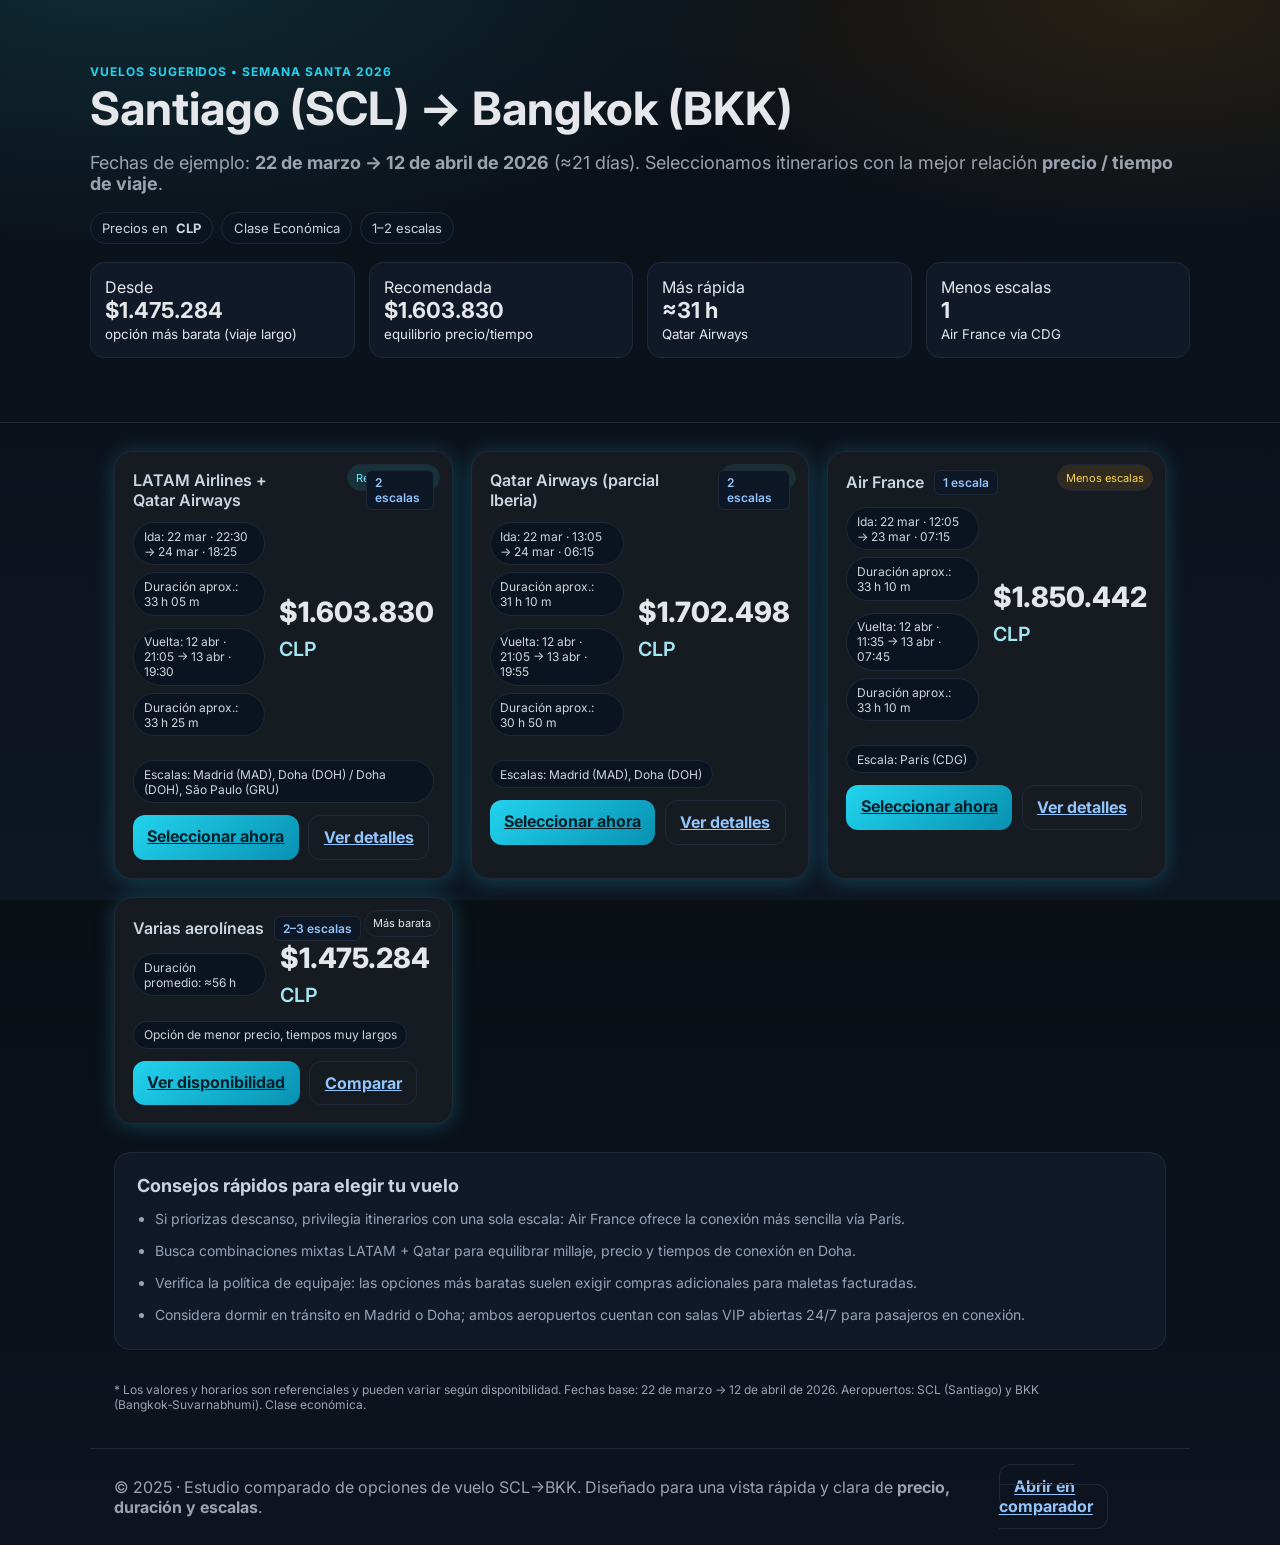
==== index.html @ f047b464 "Fix GitHub Pages 404 by renaming index file" ====
<!DOCTYPE html>
<html lang="es">
<head>
  <meta charset="utf-8" />
  <meta name="viewport" content="width=device-width, initial-scale=1" />
  <title>Vuelos SCL → Bangkok | Semana Santa 2026</title>
  <link rel="preconnect" href="https://fonts.googleapis.com">
  <link rel="preconnect" href="https://fonts.gstatic.com" crossorigin>
  <link href="https://fonts.googleapis.com/css2?family=Inter:wght@400;600;700;800&display=swap" rel="stylesheet">
  <style>
    :root{
      --bg:#0c1117; --panel:#111827; --card:#161b22; --text:#e5e7eb; --muted:#9ca3af; --brand:#22d3ee; --accent:#f59e0b; --good:#34d399; --warn:#fbbf24; --bad:#f87171;
      --ring:0 2px 20px rgba(34,211,238,.25);
    }
    *{box-sizing:border-box}
    html,body{margin:0; height:100%; background:linear-gradient(180deg,#0b0f16 0%,#0e1623 100%); color:var(--text); font-family:Inter,system-ui,-apple-system,Segoe UI,Roboto,Ubuntu,"Helvetica Neue",Arial,sans-serif}
    a{color:inherit}
    a:focus-visible{outline:3px solid rgba(34,211,238,.6); outline-offset:3px; border-radius:10px}
    header{
      position:relative; overflow:hidden; isolation:isolate; background:radial-gradient(1200px 500px at 10% -10%, rgba(34,211,238,.15), transparent 60%), radial-gradient(900px 400px at 90% 0%, rgba(245,158,11,.12), transparent 60%);
      border-bottom:1px solid #1f2937; padding: clamp(24px, 6vw, 64px) 24px;
    }
    .wrap{max-width:1100px; margin:0 auto}
    .super{letter-spacing:.08em; text-transform:uppercase; color:var(--brand); font-weight:700; font-size:12px}
    h1{font-size:clamp(28px,5vw,46px); margin:.25rem 0 .75rem; line-height:1.1}
    .sub{color:var(--muted); font-size:clamp(14px,2.3vw,18px)}
    .chip{display:inline-flex; gap:.5rem; align-items:center; padding:.45rem .7rem; border:1px solid #1f2937; background:#0b1220; border-radius:999px; font-size:13px; color:#cbd5e1}
    .chip:focus-visible{outline:2px solid rgba(34,211,238,.4); outline-offset:2px}
    .chips{display:flex; flex-wrap:wrap; gap:.5rem; margin-top:1rem}

    .grid{display:grid; gap:18px; grid-template-columns:repeat(12,1fr); padding:28px 24px}
    .col{grid-column:span 12}
    @media (min-width: 820px){ .col-4{grid-column:span 4} }

    .card{background:var(--card); border:1px solid #1f2937; border-radius:18px; overflow:hidden; position:relative; box-shadow: var(--ring)}
    .card header{border:0; padding:18px 18px 0; background:transparent}
    .airline{display:flex; align-items:center; gap:.6rem; color:#cbd5e1; font-weight:600}
    .badge{font-size:12px; padding:.25rem .5rem; border-radius:6px; border:1px solid #1f2937; background:#0d1726; color:#93c5fd}
    .body{padding:0 18px 18px}
    .row{display:flex; gap:14px; align-items:center; justify-content:space-between}
    .price{font-size:clamp(22px,3.5vw,28px); font-weight:800}
    .price small{font-weight:600; color:#a3e7f3; font-size:.7em}
    .pill{display:inline-flex; align-items:center; gap:.4rem; padding:.35rem .6rem; border-radius:999px; border:1px solid #1f2937; color:#d1d5db; background:#0b1220; font-size:12px}
    .meta{display:flex; flex-wrap:wrap; gap:.45rem; margin:.75rem 0}
    .cta{display:flex; gap:.6rem}
    .btn{appearance:none; border:0; cursor:pointer; padding:.7rem .9rem; border-radius:12px; font-weight:700}
    .btn.primary{background:linear-gradient(135deg,#22d3ee 0%,#0891b2 100%); color:#03202a}
    .btn.ghost{background:transparent; color:#93c5fd; border:1px solid #1f2937}
    .btn:focus-visible{outline:3px solid rgba(103,232,249,.65); outline-offset:3px}
    .btn{transition:transform .2s ease, box-shadow .2s ease}
    .btn:hover{transform:translateY(-2px); box-shadow:0 12px 24px rgba(8,145,178,.25)}
    .tag{position:absolute; top:12px; right:12px; font-size:11px; padding:.35rem .5rem; border-radius:999px; border:1px solid #1f2937}
    .tag.best{background:rgba(34,211,238,.12); color:#67e8f9}
    .tag.fast{background:rgba(52,211,153,.12); color:#86efac}
    .tag.easy{background:rgba(245,158,11,.12); color:#fcd34d}

    .note{color:#9ca3af; font-size:12px; padding:0 24px 24px}
    footer{padding:28px 24px; border-top:1px solid #1f2937; color:#9ca3af}
    .kpis{display:grid; gap:14px; grid-template-columns:repeat(2,1fr); margin-top:18px}
    @media (min-width: 820px){ .kpis{grid-template-columns:repeat(4,1fr)} }
    .kpi{background:var(--panel); border:1px solid #1f2937; border-radius:14px; padding:14px}
    .kpi b{display:block; font-size:22px}
    .insights{background:var(--panel); border:1px solid #1f2937; border-radius:16px; margin:0 24px 32px; padding:22px; color:#cbd5e1}
    .insights h2{margin:0 0 12px; font-size:18px}
    .insights ul{margin:0; padding-left:18px; color:#94a3b8; font-size:14px; line-height:1.6}
    .insights li+li{margin-top:.6rem}
  </style>
</head>
<body>
  <header>
    <div class="wrap">
      <div class="super">Vuelos sugeridos • Semana Santa 2026</div>
      <h1>Santiago (SCL) → Bangkok (BKK)</h1>
      <p class="sub">Fechas de ejemplo: <b>22 de marzo → 12 de abril de 2026</b> (≈21 días). Seleccionamos itinerarios con la mejor relación <b>precio / tiempo de viaje</b>.</p>
      <div class="chips">
        <span class="chip">Precios en <b>CLP</b></span>
        <span class="chip">Clase Económica</span>
        <span class="chip">1–2 escalas</span>
      </div>
      <div class="kpis">
        <div class="kpi"><span>Desde</span><b>$1.475.284</b><small class="muted">opción más barata (viaje largo)</small></div>
        <div class="kpi"><span>Recomendada</span><b>$1.603.830</b><small>equilibrio precio/tiempo</small></div>
        <div class="kpi"><span>Más rápida</span><b>≈31 h</b><small>Qatar Airways</small></div>
        <div class="kpi"><span>Menos escalas</span><b>1</b><small>Air France vía CDG</small></div>
      </div>
    </div>
  </header>

  <main class="wrap">
    <section class="grid" aria-label="Opciones de vuelo">
      <!-- Opción 1: Recomendada -->
      <article class="card col col-4">
        <span class="tag best">Recomendada</span>
        <header>
          <div class="airline">LATAM Airlines + Qatar Airways <span class="badge">2 escalas</span></div>
        </header>
        <div class="body">
          <div class="row">
            <div>
              <div class="meta">
                <span class="pill">Ida: 22 mar · 22:30 → 24 mar · 18:25</span>
                <span class="pill">Duración aprox.: 33 h 05 m</span>
              </div>
              <div class="meta">
                <span class="pill">Vuelta: 12 abr · 21:05 → 13 abr · 19:30</span>
                <span class="pill">Duración aprox.: 33 h 25 m</span>
              </div>
            </div>
            <div class="price">$1.603.830 <small>CLP</small></div>
          </div>
          <div class="meta">
            <span class="pill">Escalas: Madrid (MAD), Doha (DOH) / Doha (DOH), São Paulo (GRU)</span>
          </div>
          <div class="cta">
            <a class="btn primary" href="#" role="button">Seleccionar ahora</a>
            <a class="btn ghost" href="#" role="button">Ver detalles</a>
          </div>
        </div>
      </article>

      <!-- Opción 2: Más rápida -->
      <article class="card col col-4">
        <span class="tag fast">Más rápida</span>
        <header>
          <div class="airline">Qatar Airways (parcial Iberia) <span class="badge">2 escalas</span></div>
        </header>
        <div class="body">
          <div class="row">
            <div>
              <div class="meta">
                <span class="pill">Ida: 22 mar · 13:05 → 24 mar · 06:15</span>
                <span class="pill">Duración aprox.: 31 h 10 m</span>
              </div>
              <div class="meta">
                <span class="pill">Vuelta: 12 abr · 21:05 → 13 abr · 19:55</span>
                <span class="pill">Duración aprox.: 30 h 50 m</span>
              </div>
            </div>
            <div class="price">$1.702.498 <small>CLP</small></div>
          </div>
          <div class="meta">
            <span class="pill">Escalas: Madrid (MAD), Doha (DOH)</span>
          </div>
          <div class="cta">
            <a class="btn primary" href="#" role="button">Seleccionar ahora</a>
            <a class="btn ghost" href="#" role="button">Ver detalles</a>
          </div>
        </div>
      </article>

      <!-- Opción 3: Menos escalas -->
      <article class="card col col-4">
        <span class="tag easy">Menos escalas</span>
        <header>
          <div class="airline">Air France <span class="badge">1 escala</span></div>
        </header>
        <div class="body">
          <div class="row">
            <div>
              <div class="meta">
                <span class="pill">Ida: 22 mar · 12:05 → 23 mar · 07:15</span>
                <span class="pill">Duración aprox.: 33 h 10 m</span>
              </div>
              <div class="meta">
                <span class="pill">Vuelta: 12 abr · 11:35 → 13 abr · 07:45</span>
                <span class="pill">Duración aprox.: 33 h 10 m</span>
              </div>
            </div>
            <div class="price">$1.850.442 <small>CLP</small></div>
          </div>
          <div class="meta">
            <span class="pill">Escala: París (CDG)</span>
          </div>
          <div class="cta">
            <a class="btn primary" href="#" role="button">Seleccionar ahora</a>
            <a class="btn ghost" href="#" role="button">Ver detalles</a>
          </div>
        </div>
      </article>

      <!-- Opción 4: Más barata -->
      <article class="card col col-4">
        <span class="tag">Más barata</span>
        <header>
          <div class="airline">Varias aerolíneas <span class="badge">2–3 escalas</span></div>
        </header>
        <div class="body">
          <div class="row">
            <div>
              <div class="meta">
                <span class="pill">Duración promedio: ≈56 h</span>
              </div>
            </div>
            <div class="price">$1.475.284 <small>CLP</small></div>
          </div>
          <div class="meta">
            <span class="pill">Opción de menor precio, tiempos muy largos</span>
          </div>
          <div class="cta">
            <a class="btn primary" href="#" role="button">Ver disponibilidad</a>
            <a class="btn ghost" href="#" role="button">Comparar</a>
          </div>
        </div>
      </article>
    </section>

    <section class="insights" aria-label="Consejos para elegir">
      <h2>Consejos rápidos para elegir tu vuelo</h2>
      <ul>
        <li>Si priorizas descanso, privilegia itinerarios con una sola escala: Air France ofrece la conexión más sencilla vía París.</li>
        <li>Busca combinaciones mixtas LATAM + Qatar para equilibrar millaje, precio y tiempos de conexión en Doha.</li>
        <li>Verifica la política de equipaje: las opciones más baratas suelen exigir compras adicionales para maletas facturadas.</li>
        <li>Considera dormir en tránsito en Madrid o Doha; ambos aeropuertos cuentan con salas VIP abiertas 24/7 para pasajeros en conexión.</li>
      </ul>
    </section>

    <p class="note">* Los valores y horarios son referenciales y pueden variar según disponibilidad. Fechas base: 22 de marzo → 12 de abril de 2026. Aeropuertos: SCL (Santiago) y BKK (Bangkok‑Suvarnabhumi). Clase económica.</p>
  </main>

  <footer class="wrap">
    <div class="row" style="justify-content:space-between; align-items:center">
      <div>
        © 2025 · Estudio comparado de opciones de vuelo SCL→BKK. Diseñado para una vista rápida y clara de <b>precio, duración y escalas</b>.
      </div>
      <div>
        <a class="btn ghost" href="#">Abrir en comparador</a>
      </div>
    </div>
  </footer>
</body>
</html>
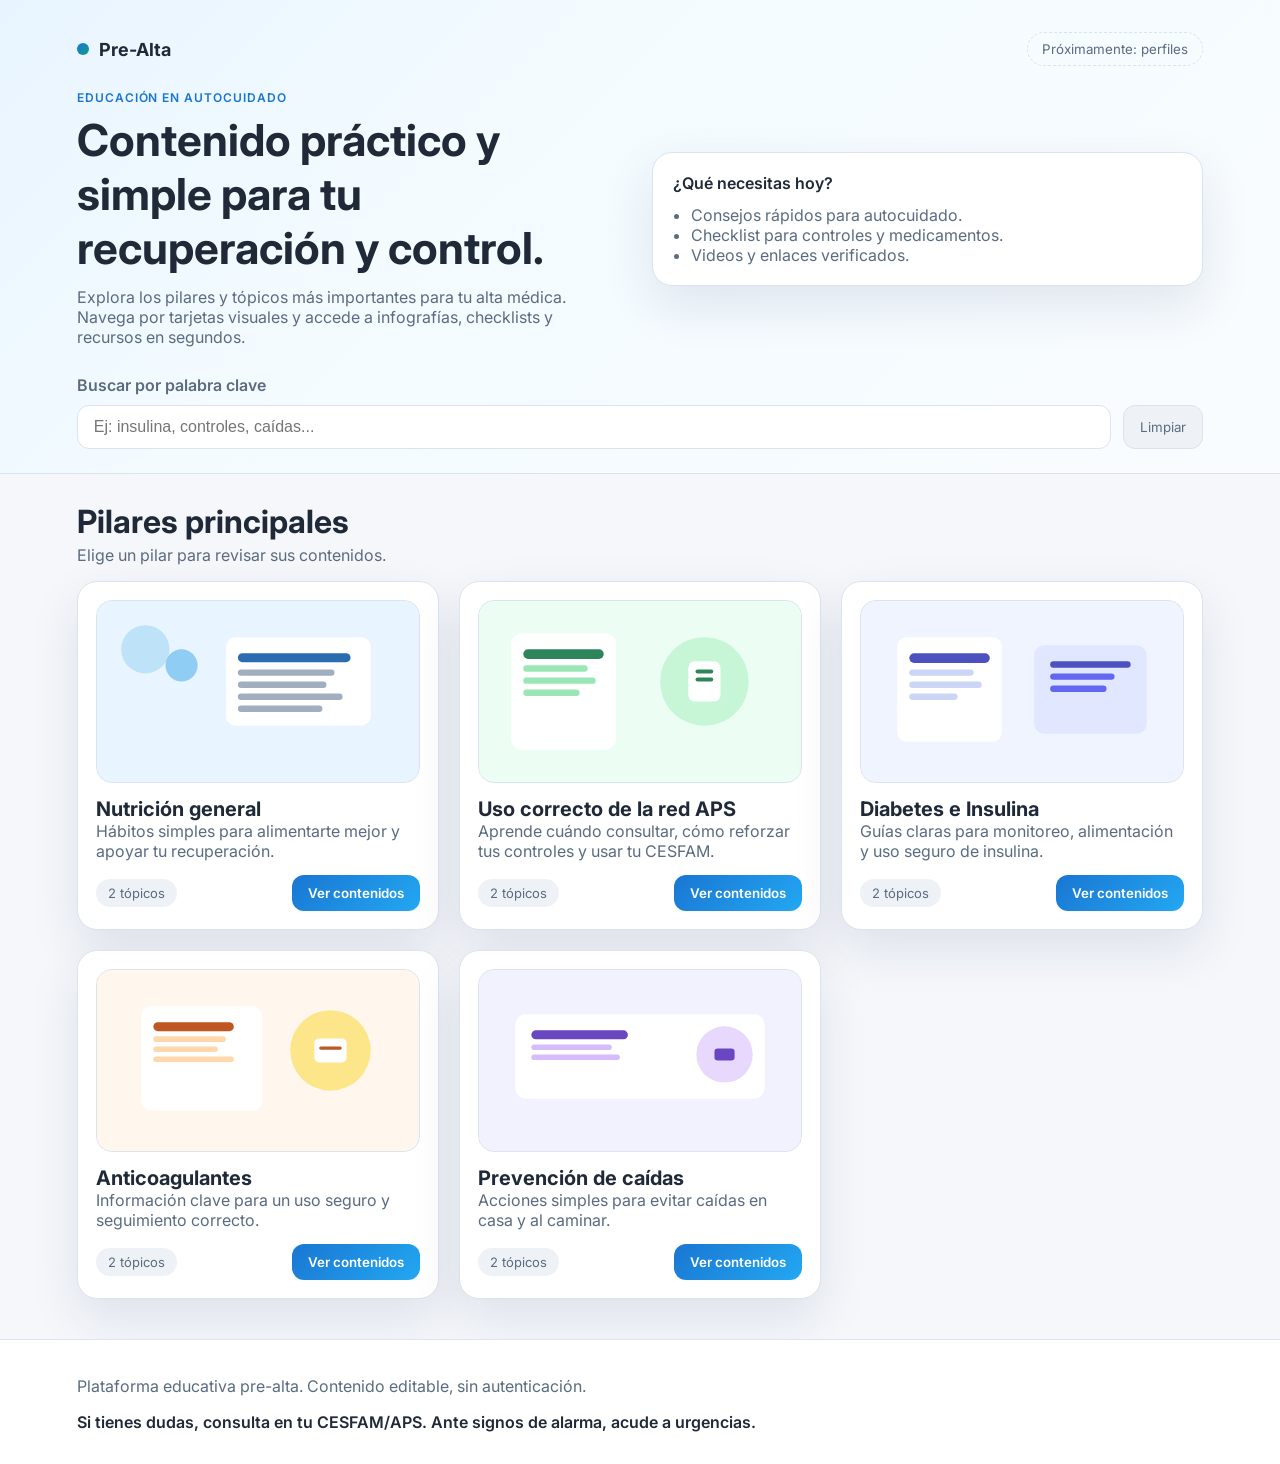
==== commit b6208fb7: "Add standalone HTML for direct browser preview" ====
--- a/index.html
+++ b/index.html
@@ -1,231 +1,79 @@
-<!DOCTYPE html>
-<html lang="es">
-<head>
-  <meta charset="utf-8" />
-  <meta name="viewport" content="width=device-width, initial-scale=1" />
-  <title>Vuelos SCL → Bangkok | Semana Santa 2026</title>
-  <link rel="preconnect" href="https://fonts.googleapis.com">
-  <link rel="preconnect" href="https://fonts.gstatic.com" crossorigin>
-  <link href="https://fonts.googleapis.com/css2?family=Inter:wght@400;600;700;800&display=swap" rel="stylesheet">
-  <style>
-    :root{
-      --bg:#0c1117; --panel:#111827; --card:#161b22; --text:#e5e7eb; --muted:#9ca3af; --brand:#22d3ee; --accent:#f59e0b; --good:#34d399; --warn:#fbbf24; --bad:#f87171;
-      --ring:0 2px 20px rgba(34,211,238,.25);
-    }
-    *{box-sizing:border-box}
-    html,body{margin:0; height:100%; background:linear-gradient(180deg,#0b0f16 0%,#0e1623 100%); color:var(--text); font-family:Inter,system-ui,-apple-system,Segoe UI,Roboto,Ubuntu,"Helvetica Neue",Arial,sans-serif}
-    a{color:inherit}
-    a:focus-visible{outline:3px solid rgba(34,211,238,.6); outline-offset:3px; border-radius:10px}
-    header{
-      position:relative; overflow:hidden; isolation:isolate; background:radial-gradient(1200px 500px at 10% -10%, rgba(34,211,238,.15), transparent 60%), radial-gradient(900px 400px at 90% 0%, rgba(245,158,11,.12), transparent 60%);
-      border-bottom:1px solid #1f2937; padding: clamp(24px, 6vw, 64px) 24px;
-    }
-    .wrap{max-width:1100px; margin:0 auto}
-    .super{letter-spacing:.08em; text-transform:uppercase; color:var(--brand); font-weight:700; font-size:12px}
-    h1{font-size:clamp(28px,5vw,46px); margin:.25rem 0 .75rem; line-height:1.1}
-    .sub{color:var(--muted); font-size:clamp(14px,2.3vw,18px)}
-    .chip{display:inline-flex; gap:.5rem; align-items:center; padding:.45rem .7rem; border:1px solid #1f2937; background:#0b1220; border-radius:999px; font-size:13px; color:#cbd5e1}
-    .chip:focus-visible{outline:2px solid rgba(34,211,238,.4); outline-offset:2px}
-    .chips{display:flex; flex-wrap:wrap; gap:.5rem; margin-top:1rem}
-
-    .grid{display:grid; gap:18px; grid-template-columns:repeat(12,1fr); padding:28px 24px}
-    .col{grid-column:span 12}
-    @media (min-width: 820px){ .col-4{grid-column:span 4} }
-
-    .card{background:var(--card); border:1px solid #1f2937; border-radius:18px; overflow:hidden; position:relative; box-shadow: var(--ring)}
-    .card header{border:0; padding:18px 18px 0; background:transparent}
-    .airline{display:flex; align-items:center; gap:.6rem; color:#cbd5e1; font-weight:600}
-    .badge{font-size:12px; padding:.25rem .5rem; border-radius:6px; border:1px solid #1f2937; background:#0d1726; color:#93c5fd}
-    .body{padding:0 18px 18px}
-    .row{display:flex; gap:14px; align-items:center; justify-content:space-between}
-    .price{font-size:clamp(22px,3.5vw,28px); font-weight:800}
-    .price small{font-weight:600; color:#a3e7f3; font-size:.7em}
-    .pill{display:inline-flex; align-items:center; gap:.4rem; padding:.35rem .6rem; border-radius:999px; border:1px solid #1f2937; color:#d1d5db; background:#0b1220; font-size:12px}
-    .meta{display:flex; flex-wrap:wrap; gap:.45rem; margin:.75rem 0}
-    .cta{display:flex; gap:.6rem}
-    .btn{appearance:none; border:0; cursor:pointer; padding:.7rem .9rem; border-radius:12px; font-weight:700}
-    .btn.primary{background:linear-gradient(135deg,#22d3ee 0%,#0891b2 100%); color:#03202a}
-    .btn.ghost{background:transparent; color:#93c5fd; border:1px solid #1f2937}
-    .btn:focus-visible{outline:3px solid rgba(103,232,249,.65); outline-offset:3px}
-    .btn{transition:transform .2s ease, box-shadow .2s ease}
-    .btn:hover{transform:translateY(-2px); box-shadow:0 12px 24px rgba(8,145,178,.25)}
-    .tag{position:absolute; top:12px; right:12px; font-size:11px; padding:.35rem .5rem; border-radius:999px; border:1px solid #1f2937}
-    .tag.best{background:rgba(34,211,238,.12); color:#67e8f9}
-    .tag.fast{background:rgba(52,211,153,.12); color:#86efac}
-    .tag.easy{background:rgba(245,158,11,.12); color:#fcd34d}
-
-    .note{color:#9ca3af; font-size:12px; padding:0 24px 24px}
-    footer{padding:28px 24px; border-top:1px solid #1f2937; color:#9ca3af}
-    .kpis{display:grid; gap:14px; grid-template-columns:repeat(2,1fr); margin-top:18px}
-    @media (min-width: 820px){ .kpis{grid-template-columns:repeat(4,1fr)} }
-    .kpi{background:var(--panel); border:1px solid #1f2937; border-radius:14px; padding:14px}
-    .kpi b{display:block; font-size:22px}
-    .insights{background:var(--panel); border:1px solid #1f2937; border-radius:16px; margin:0 24px 32px; padding:22px; color:#cbd5e1}
-    .insights h2{margin:0 0 12px; font-size:18px}
-    .insights ul{margin:0; padding-left:18px; color:#94a3b8; font-size:14px; line-height:1.6}
-    .insights li+li{margin-top:.6rem}
-  </style>
-</head>
-<body>
-  <header>
-    <div class="wrap">
-      <div class="super">Vuelos sugeridos • Semana Santa 2026</div>
-      <h1>Santiago (SCL) → Bangkok (BKK)</h1>
-      <p class="sub">Fechas de ejemplo: <b>22 de marzo → 12 de abril de 2026</b> (≈21 días). Seleccionamos itinerarios con la mejor relación <b>precio / tiempo de viaje</b>.</p>
-      <div class="chips">
-        <span class="chip">Precios en <b>CLP</b></span>
-        <span class="chip">Clase Económica</span>
-        <span class="chip">1–2 escalas</span>
-      </div>
-      <div class="kpis">
-        <div class="kpi"><span>Desde</span><b>$1.475.284</b><small class="muted">opción más barata (viaje largo)</small></div>
-        <div class="kpi"><span>Recomendada</span><b>$1.603.830</b><small>equilibrio precio/tiempo</small></div>
-        <div class="kpi"><span>Más rápida</span><b>≈31 h</b><small>Qatar Airways</small></div>
-        <div class="kpi"><span>Menos escalas</span><b>1</b><small>Air France vía CDG</small></div>
-      </div>
-    </div>
-  </header>
-
-  <main class="wrap">
-    <section class="grid" aria-label="Opciones de vuelo">
-      <!-- Opción 1: Recomendada -->
-      <article class="card col col-4">
-        <span class="tag best">Recomendada</span>
-        <header>
-          <div class="airline">LATAM Airlines + Qatar Airways <span class="badge">2 escalas</span></div>
-        </header>
-        <div class="body">
-          <div class="row">
-            <div>
-              <div class="meta">
-                <span class="pill">Ida: 22 mar · 22:30 → 24 mar · 18:25</span>
-                <span class="pill">Duración aprox.: 33 h 05 m</span>
-              </div>
-              <div class="meta">
-                <span class="pill">Vuelta: 12 abr · 21:05 → 13 abr · 19:30</span>
-                <span class="pill">Duración aprox.: 33 h 25 m</span>
-              </div>
-            </div>
-            <div class="price">$1.603.830 <small>CLP</small></div>
-          </div>
-          <div class="meta">
-            <span class="pill">Escalas: Madrid (MAD), Doha (DOH) / Doha (DOH), São Paulo (GRU)</span>
-          </div>
-          <div class="cta">
-            <a class="btn primary" href="#" role="button">Seleccionar ahora</a>
-            <a class="btn ghost" href="#" role="button">Ver detalles</a>
-          </div>
-        </div>
-      </article>
-
-      <!-- Opción 2: Más rápida -->
-      <article class="card col col-4">
-        <span class="tag fast">Más rápida</span>
-        <header>
-          <div class="airline">Qatar Airways (parcial Iberia) <span class="badge">2 escalas</span></div>
-        </header>
-        <div class="body">
-          <div class="row">
-            <div>
-              <div class="meta">
-                <span class="pill">Ida: 22 mar · 13:05 → 24 mar · 06:15</span>
-                <span class="pill">Duración aprox.: 31 h 10 m</span>
-              </div>
-              <div class="meta">
-                <span class="pill">Vuelta: 12 abr · 21:05 → 13 abr · 19:55</span>
-                <span class="pill">Duración aprox.: 30 h 50 m</span>
-              </div>
-            </div>
-            <div class="price">$1.702.498 <small>CLP</small></div>
-          </div>
-          <div class="meta">
-            <span class="pill">Escalas: Madrid (MAD), Doha (DOH)</span>
-          </div>
-          <div class="cta">
-            <a class="btn primary" href="#" role="button">Seleccionar ahora</a>
-            <a class="btn ghost" href="#" role="button">Ver detalles</a>
-          </div>
-        </div>
-      </article>
-
-      <!-- Opción 3: Menos escalas -->
-      <article class="card col col-4">
-        <span class="tag easy">Menos escalas</span>
-        <header>
-          <div class="airline">Air France <span class="badge">1 escala</span></div>
-        </header>
-        <div class="body">
-          <div class="row">
-            <div>
-              <div class="meta">
-                <span class="pill">Ida: 22 mar · 12:05 → 23 mar · 07:15</span>
-                <span class="pill">Duración aprox.: 33 h 10 m</span>
-              </div>
-              <div class="meta">
-                <span class="pill">Vuelta: 12 abr · 11:35 → 13 abr · 07:45</span>
-                <span class="pill">Duración aprox.: 33 h 10 m</span>
-              </div>
-            </div>
-            <div class="price">$1.850.442 <small>CLP</small></div>
-          </div>
-          <div class="meta">
-            <span class="pill">Escala: París (CDG)</span>
-          </div>
-          <div class="cta">
-            <a class="btn primary" href="#" role="button">Seleccionar ahora</a>
-            <a class="btn ghost" href="#" role="button">Ver detalles</a>
-          </div>
-        </div>
-      </article>
-
-      <!-- Opción 4: Más barata -->
-      <article class="card col col-4">
-        <span class="tag">Más barata</span>
-        <header>
-          <div class="airline">Varias aerolíneas <span class="badge">2–3 escalas</span></div>
-        </header>
-        <div class="body">
-          <div class="row">
-            <div>
-              <div class="meta">
-                <span class="pill">Duración promedio: ≈56 h</span>
-              </div>
-            </div>
-            <div class="price">$1.475.284 <small>CLP</small></div>
-          </div>
-          <div class="meta">
-            <span class="pill">Opción de menor precio, tiempos muy largos</span>
-          </div>
-          <div class="cta">
-            <a class="btn primary" href="#" role="button">Ver disponibilidad</a>
-            <a class="btn ghost" href="#" role="button">Comparar</a>
-          </div>
-        </div>
-      </article>
-    </section>
-
-    <section class="insights" aria-label="Consejos para elegir">
-      <h2>Consejos rápidos para elegir tu vuelo</h2>
-      <ul>
-        <li>Si priorizas descanso, privilegia itinerarios con una sola escala: Air France ofrece la conexión más sencilla vía París.</li>
-        <li>Busca combinaciones mixtas LATAM + Qatar para equilibrar millaje, precio y tiempos de conexión en Doha.</li>
-        <li>Verifica la política de equipaje: las opciones más baratas suelen exigir compras adicionales para maletas facturadas.</li>
-        <li>Considera dormir en tránsito en Madrid o Doha; ambos aeropuertos cuentan con salas VIP abiertas 24/7 para pasajeros en conexión.</li>
-      </ul>
-    </section>
+<!DOCTYPE html>
+<html lang="es">
+  <head>
+    <meta charset="utf-8" />
+    <meta name="viewport" content="width=device-width, initial-scale=1" />
+    <title>Pre-Alta: Educación en Autocuidado</title>
+    <link rel="preconnect" href="https://fonts.googleapis.com" />
+    <link rel="preconnect" href="https://fonts.gstatic.com" crossorigin />
+    <link
+      href="https://fonts.googleapis.com/css2?family=Inter:wght@400;500;600;700;800&display=swap"
+      rel="stylesheet"
+    />
+    <link rel="stylesheet" href="styles.css" />
+  </head>
+  <body>
+    <div class="app">
+      <header class="hero">
+        <nav class="topbar">
+          <div class="brand">
+            <span class="brand__dot"></span>
+            <span>Pre-Alta</span>
+          </div>
+          <button class="ghost-button" type="button" disabled>
+            Próximamente: perfiles
+          </button>
+        </nav>
+        <div class="hero__content">
+          <div>
+            <p class="eyebrow">Educación en autocuidado</p>
+            <h1>Contenido práctico y simple para tu recuperación y control.</h1>
+            <p class="subtitle">
+              Explora los pilares y tópicos más importantes para tu alta médica.
+              Navega por tarjetas visuales y accede a infografías, checklists y
+              recursos en segundos.
+            </p>
+          </div>
+          <div class="hero__card">
+            <p class="hero__card-title">¿Qué necesitas hoy?</p>
+            <ul class="hero__list">
+              <li>Consejos rápidos para autocuidado.</li>
+              <li>Checklist para controles y medicamentos.</li>
+              <li>Videos y enlaces verificados.</li>
+            </ul>
+          </div>
+        </div>
+        <div class="search">
+          <label for="search" class="search__label">Buscar por palabra clave</label>
+          <div class="search__control">
+            <input
+              id="search"
+              type="search"
+              placeholder="Ej: insulina, controles, caídas..."
+              autocomplete="off"
+            />
+            <button id="clear-search" class="clear-button" type="button">
+              Limpiar
+            </button>
+          </div>
+        </div>
+      </header>
 
-    <p class="note">* Los valores y horarios son referenciales y pueden variar según disponibilidad. Fechas base: 22 de marzo → 12 de abril de 2026. Aeropuertos: SCL (Santiago) y BKK (Bangkok‑Suvarnabhumi). Clase económica.</p>
-  </main>
-
-  <footer class="wrap">
-    <div class="row" style="justify-content:space-between; align-items:center">
-      <div>
-        © 2025 · Estudio comparado de opciones de vuelo SCL→BKK. Diseñado para una vista rápida y clara de <b>precio, duración y escalas</b>.
-      </div>
-      <div>
-        <a class="btn ghost" href="#">Abrir en comparador</a>
-      </div>
-    </div>
-  </footer>
-</body>
-</html>
+      <main class="main">
+        <section id="view" class="view" aria-live="polite"></section>
+      </main>
+
+      <footer class="footer">
+        <p>
+          Plataforma educativa pre-alta. Contenido editable, sin autenticación.
+        </p>
+        <p class="footer__note">
+          Si tienes dudas, consulta en tu CESFAM/APS. Ante signos de alarma, acude
+          a urgencias.
+        </p>
+      </footer>
+    </div>
+
+    <script src="app.js" defer></script>
+  </body>
+</html>
--- a/styles.css
+++ b/styles.css
@@ -0,0 +1,402 @@
+:root {
+  color-scheme: light;
+  --bg: #f5f7fb;
+  --surface: #ffffff;
+  --surface-muted: #eef2f7;
+  --border: #dbe3ee;
+  --text: #1f2937;
+  --muted: #5b6b80;
+  --brand: #1976d2;
+  --accent: #0f9d8a;
+  --shadow: 0 20px 50px rgba(17, 40, 83, 0.1);
+}
+
+* {
+  box-sizing: border-box;
+}
+
+body {
+  margin: 0;
+  font-family: "Inter", system-ui, -apple-system, sans-serif;
+  color: var(--text);
+  background: var(--bg);
+}
+
+img {
+  max-width: 100%;
+  display: block;
+}
+
+a {
+  color: inherit;
+  text-decoration: none;
+}
+
+button {
+  font-family: inherit;
+}
+
+.app {
+  min-height: 100vh;
+  display: flex;
+  flex-direction: column;
+}
+
+.hero {
+  padding: 32px 6vw 24px;
+  background: linear-gradient(135deg, #e8f4ff 0%, #f3fbff 35%, #f9fcff 100%);
+  border-bottom: 1px solid var(--border);
+}
+
+.topbar {
+  display: flex;
+  justify-content: space-between;
+  align-items: center;
+  gap: 16px;
+}
+
+.brand {
+  display: flex;
+  align-items: center;
+  gap: 10px;
+  font-weight: 700;
+  font-size: 18px;
+}
+
+.brand__dot {
+  width: 12px;
+  height: 12px;
+  border-radius: 50%;
+  background: linear-gradient(135deg, var(--brand), var(--accent));
+}
+
+.ghost-button {
+  padding: 8px 14px;
+  border-radius: 999px;
+  border: 1px dashed var(--border);
+  background: transparent;
+  color: var(--muted);
+}
+
+.hero__content {
+  display: grid;
+  gap: 24px;
+  margin-top: 24px;
+}
+
+.eyebrow {
+  color: var(--brand);
+  font-weight: 600;
+  text-transform: uppercase;
+  letter-spacing: 0.08em;
+  font-size: 12px;
+  margin: 0 0 8px;
+}
+
+h1 {
+  margin: 0 0 12px;
+  font-size: clamp(28px, 5vw, 44px);
+}
+
+.subtitle {
+  color: var(--muted);
+  margin: 0;
+  max-width: 520px;
+}
+
+.hero__card {
+  background: var(--surface);
+  border-radius: 20px;
+  padding: 20px;
+  box-shadow: var(--shadow);
+  border: 1px solid var(--border);
+}
+
+.hero__card-title {
+  font-weight: 600;
+  margin: 0 0 12px;
+}
+
+.hero__list {
+  margin: 0;
+  padding-left: 18px;
+  color: var(--muted);
+}
+
+.search {
+  margin-top: 28px;
+  display: grid;
+  gap: 10px;
+}
+
+.search__label {
+  font-weight: 600;
+  color: var(--muted);
+}
+
+.search__control {
+  display: flex;
+  flex-wrap: wrap;
+  gap: 12px;
+}
+
+.search input {
+  flex: 1 1 240px;
+  padding: 12px 16px;
+  border-radius: 12px;
+  border: 1px solid var(--border);
+  background: var(--surface);
+  font-size: 16px;
+}
+
+.clear-button {
+  padding: 10px 16px;
+  border-radius: 12px;
+  border: 1px solid var(--border);
+  background: var(--surface-muted);
+  color: var(--muted);
+  cursor: pointer;
+}
+
+.main {
+  flex: 1;
+  padding: 28px 6vw 40px;
+}
+
+.section-title {
+  display: flex;
+  align-items: center;
+  justify-content: space-between;
+  gap: 16px;
+  margin-bottom: 16px;
+}
+
+.section-title h2 {
+  margin: 0;
+  font-size: clamp(22px, 3vw, 32px);
+}
+
+.section-title p {
+  margin: 4px 0 0;
+  color: var(--muted);
+}
+
+.grid {
+  display: grid;
+  gap: 20px;
+}
+
+@media (min-width: 720px) {
+  .hero__content {
+    grid-template-columns: repeat(2, minmax(0, 1fr));
+    align-items: center;
+  }
+
+  .grid.pillars {
+    grid-template-columns: repeat(2, minmax(0, 1fr));
+  }
+}
+
+@media (min-width: 1024px) {
+  .grid.pillars {
+    grid-template-columns: repeat(3, minmax(0, 1fr));
+  }
+
+  .grid.topics {
+    grid-template-columns: repeat(2, minmax(0, 1fr));
+  }
+}
+
+.card {
+  background: var(--surface);
+  border-radius: 20px;
+  padding: 18px;
+  border: 1px solid var(--border);
+  box-shadow: var(--shadow);
+  display: flex;
+  flex-direction: column;
+  gap: 14px;
+  min-height: 100%;
+}
+
+.card__image {
+  border-radius: 16px;
+  overflow: hidden;
+  border: 1px solid var(--border);
+  background: var(--surface-muted);
+}
+
+.card__title {
+  font-size: 20px;
+  font-weight: 700;
+  margin: 0;
+}
+
+.card__text {
+  color: var(--muted);
+  margin: 0;
+}
+
+.card__footer {
+  margin-top: auto;
+  display: flex;
+  justify-content: space-between;
+  align-items: center;
+  gap: 12px;
+}
+
+.primary-button,
+.secondary-button {
+  padding: 10px 16px;
+  border-radius: 12px;
+  border: none;
+  cursor: pointer;
+  font-weight: 600;
+}
+
+.primary-button {
+  background: linear-gradient(135deg, var(--brand), #23a8f2);
+  color: white;
+}
+
+.secondary-button {
+  background: var(--surface-muted);
+  color: var(--brand);
+  border: 1px solid var(--border);
+}
+
+.banner {
+  display: grid;
+  gap: 20px;
+  background: var(--surface);
+  border-radius: 24px;
+  padding: 20px;
+  border: 1px solid var(--border);
+  box-shadow: var(--shadow);
+  margin-bottom: 24px;
+}
+
+@media (min-width: 900px) {
+  .banner {
+    grid-template-columns: 1.1fr 1fr;
+    align-items: center;
+  }
+}
+
+.banner__content h2 {
+  margin-top: 0;
+}
+
+.tag-list {
+  display: flex;
+  flex-wrap: wrap;
+  gap: 8px;
+}
+
+.tag {
+  background: var(--surface-muted);
+  color: var(--muted);
+  padding: 6px 12px;
+  border-radius: 999px;
+  font-size: 13px;
+}
+
+.topic-layout {
+  display: grid;
+  gap: 20px;
+}
+
+@media (min-width: 900px) {
+  .topic-layout {
+    grid-template-columns: repeat(2, minmax(0, 1fr));
+  }
+}
+
+.panel {
+  background: var(--surface);
+  border-radius: 18px;
+  padding: 18px;
+  border: 1px solid var(--border);
+  box-shadow: var(--shadow);
+}
+
+.panel h3 {
+  margin-top: 0;
+}
+
+.checklist {
+  padding-left: 18px;
+  margin: 0;
+  color: var(--muted);
+  display: grid;
+  gap: 8px;
+}
+
+.resource-list {
+  display: grid;
+  gap: 12px;
+}
+
+.resource-card {
+  padding: 12px 14px;
+  border-radius: 14px;
+  border: 1px solid var(--border);
+  background: var(--surface-muted);
+  display: flex;
+  justify-content: space-between;
+  align-items: center;
+  gap: 12px;
+}
+
+.resource-card span {
+  font-weight: 600;
+}
+
+.resource-card small {
+  color: var(--muted);
+}
+
+.breadcrumbs {
+  display: flex;
+  flex-wrap: wrap;
+  gap: 8px;
+  color: var(--muted);
+  font-size: 14px;
+  margin-bottom: 16px;
+}
+
+.breadcrumbs button {
+  border: none;
+  background: none;
+  color: var(--brand);
+  cursor: pointer;
+  font-weight: 600;
+  padding: 0;
+}
+
+.footer {
+  padding: 20px 6vw 32px;
+  border-top: 1px solid var(--border);
+  color: var(--muted);
+  background: var(--surface);
+}
+
+.footer__note {
+  margin-bottom: 0;
+  font-weight: 600;
+  color: var(--text);
+}
+
+.empty-state {
+  padding: 24px;
+  border-radius: 18px;
+  border: 1px dashed var(--border);
+  background: var(--surface);
+  color: var(--muted);
+}
+
+.share-message {
+  color: var(--accent);
+  font-weight: 600;
+  margin-top: 8px;
+}
